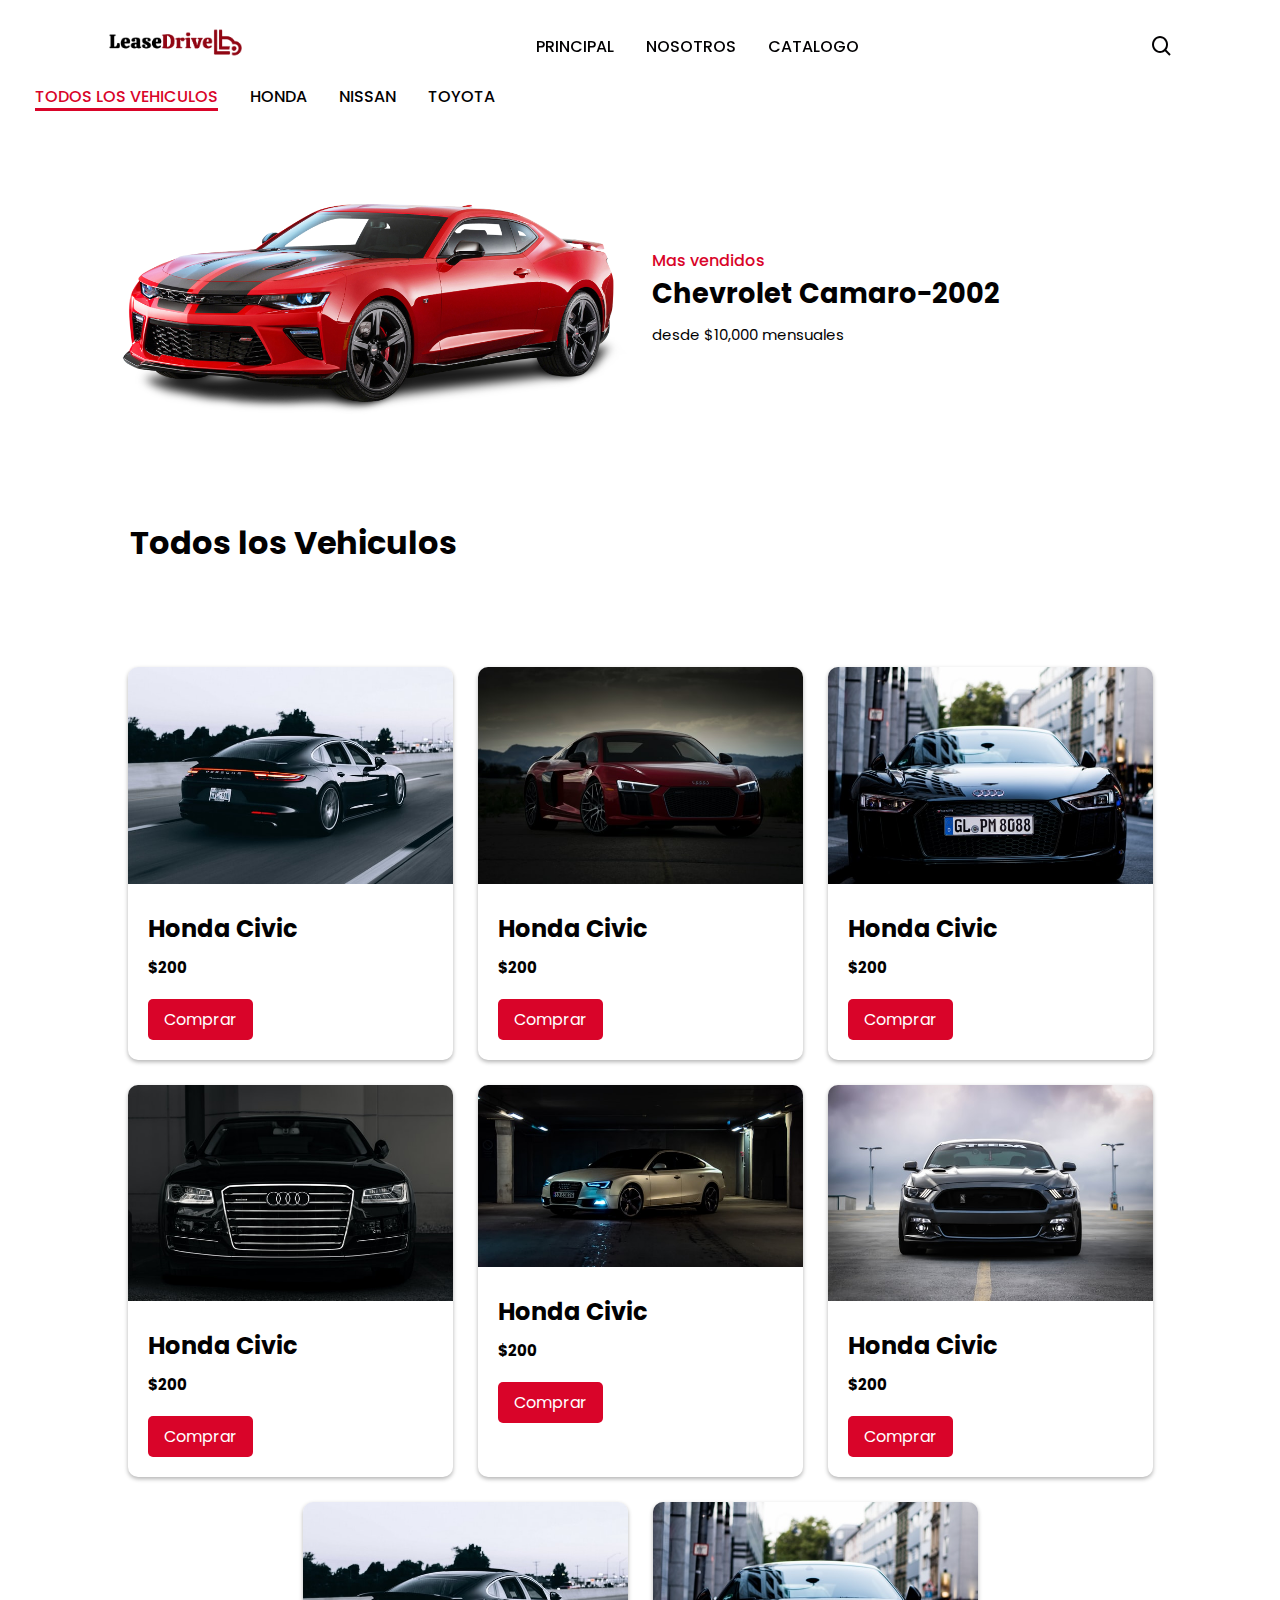
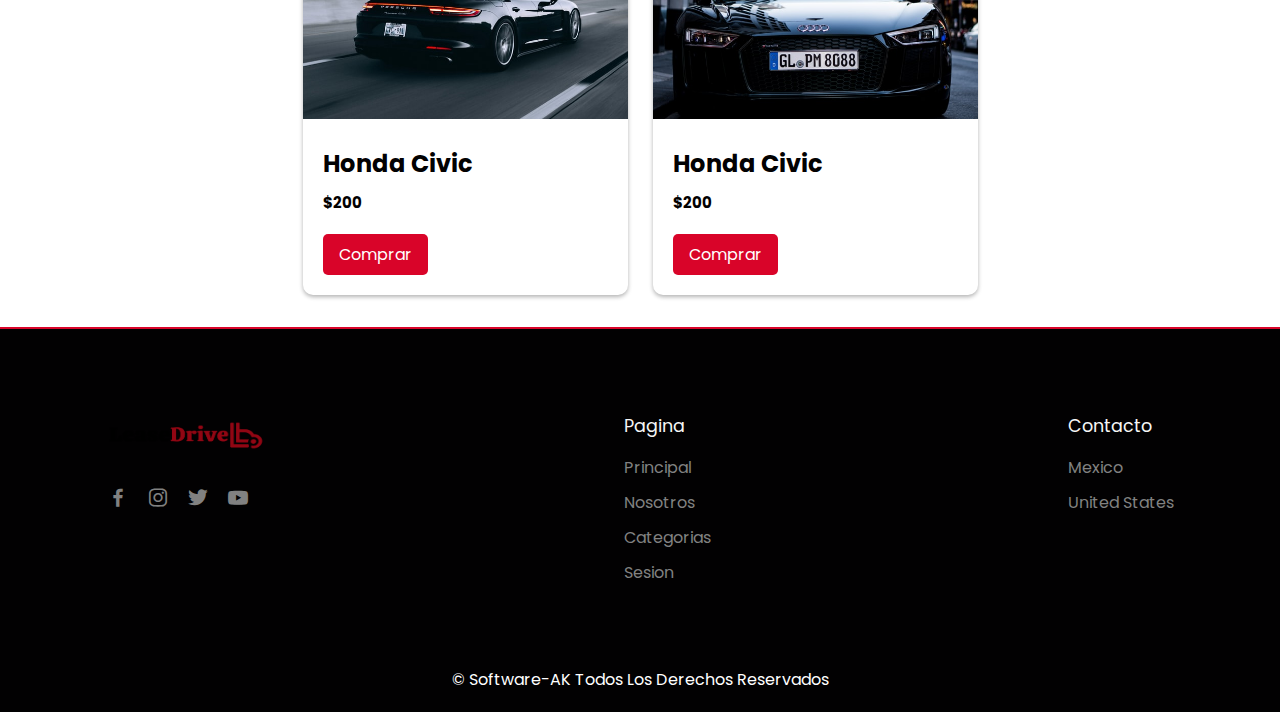
==== Catalago.html @ ec398d71 "financiamiento" ====
<!DOCTYPE html>
<html lang="en">
<head>
    <meta charset="UTF-8">
    <meta name="viewport" content="width=device-width, initial-scale=1.0">
    <link rel="stylesheet" href="/css/style.css">
    <link href='https://unpkg.com/boxicons@2.1.4/css/boxicons.min.css' rel='stylesheet'>
    <title>Catalogo</title>
</head>
<body>
    <header> 
        <div class="nav container">
            <i class='bx bx-menu' id="menu-icon"></i>
            <a href="#"class="logo"><img src="/img/IMAGOTIPO LeaseDrive.png" height="45" alt=""></a>
            <ul class="navbar">
                <li><a href="/index.html">Principal</a></li>
                <li><a href="/Nosotros.html">Nosotros</a></li>
                <li><a href="/Catalago.html">Catalogo</a></li>
            </ul>
            <i class='bx bx-search' id="search-icon"></i>
            <div class="search-box container">
                <input type="search" name="" id="" placeholder="Buscar">
            </div>
        </div>
    </header>
    <section>
        <div class="categories-container">
            <ul class="categories">
                <li><a href="/carrito.html" class="active">Todos los Vehiculos</a></li>
                <li><a href="/Autos/Honda.html">Honda</a></li>
                <li><a href="/Autos/Nissan.html">Nissan</a></li>
                <li><a href="/Autos/Toyota.html">Toyota</a></li>
            </ul>
        </div>
    </section>
    <section class="about container" id="about">
        <div class="about-img">
            <img src="img/image.png" alt="">
        </div>
        <div class="about-text">
            <span>Mas vendidos</span>
            <h2>Chevrolet Camaro-2002</h2>
            <p>desde $10,000 mensuales</p>
        </div>
    </section>
    <section>
        <h1 class="home-text">Todos los Vehiculos</h1>
        <div class="card-container">
            <div class="card">
                <img src="/img/car1.jpg" alt="">
                <div class="card-content">
                    <h1>Honda Civic</h1>
                    <h2>$200</h2>
                    <a href="" class="card-button">Comprar</a>
                </div>
            </div>
            <div class="card">
                <img src="/img/car2.jpg" alt="">
                <div class="card-content">
                    <h1>Honda Civic</h1>
                    <h2>$200</h2>
                    <a href="" class="card-button"> Comprar</a>
                </div>
            </div>
            <div class="card">
                <img src="/img/car3.jpg" alt="">
                <div class="card-content">
                    <h1>Honda Civic</h1>
                    <h2>$200</h2>
                    <a href="" class="card-button"> Comprar</a>
                </div>
            </div>
            <div class="card">
                <img src="/img/car4.jpg" alt="">
                <div class="card-content">
                    <h1>Honda Civic</h1>
                    <h2>$200</h2>
                    <a href="" class="card-button"> Comprar</a>
                </div>
            </div>
            <div class="card">
                <img src="/img/car5.jpg" alt="">
                <div class="card-content">
                    <h1>Honda Civic</h1>
                    <h2>$200</h2>
                    <a href="" class="card-button"> Comprar</a>
                </div>
            </div>
            <div class="card">
                <img src="/img/car6.jpg" alt="">
                <div class="card-content">
                    <h1>Honda Civic</h1>
                    <h2>$200</h2>
                    <a href="" class="card-button"> Comprar</a>
                </div>
            </div>
            <div class="card">
                <img src="/img/car1.jpg" alt="">
                <div class="card-content">
                    <h1>Honda Civic</h1>
                    <h2>$200</h2>
                    <a href="" class="card-button"> Comprar</a>
                </div>
            </div>
            <div class="card">
                <img 
                src="/img/car3.jpg" 
                alt=""
                >
                <div class="card-content">
                    <h1>Honda Civic</h1>
                    <h2>$200</h2>
                    <a href="" class="card-button"> Comprar</a>
                </div>
            </div>
            <!-- Repite estas estructuras para el resto de tus tarjetas -->
        </div>
    </section>
    <section class="footer">
        <div class="footer-container container">
            <div class="footer-box">
                <a href="/index.html"class="logo"><img src="/img/IMAGOTIPO LeaseDrive.png" height="45" alt=""></a>
                <div class="social">
                    <a href="#"><i class='bx bxl-facebook'></i></a>
                    <a href="#"><i class='bx bxl-instagram'></i></a>
                    <a href="#"><i class='bx bxl-twitter'></i></a>
                    <a href="#"><i class='bx bxl-youtube'></i></a>
                </div>
            </div>
            <div class="footer-box">
                <h3>Pagina</h3>
                <a href="#">Principal</a>
                <a href="#">Nosotros</a>
                <a href="#">Categorias</a>
                <a href="#">Sesion</a>
            </div>
            <div class="footer-box">
                <h3>Contacto</h3>
                <p>Mexico</p>
                <p>United States</p>
            </div>
        </div>
    </section>
    <!-- Copyright -->
    <div class="copyright">
        <p>&#169; Software-AK Todos Los Derechos Reservados</p>
    </div>
    <script src="/js/main.js"></script>
</body>
</html>
---- css/style.css ----
@import url('https://fonts.googleapis.com/css2?family=Poppins:wght@300;400;600;700&display=swap');

*{
    font-family: "Poppins", sans-serif;
    margin: 0;
    padding: 0;
    scroll-padding-top: 1rem;
    scroll-behavior: smooth;
    list-style: none;
    text-decoration: none;
    box-sizing: border-box;
}


/* variables*/
:root {
--main-color: #d90429;
--text-color: #020102;
--bg-color:#fff ;
--black:#130f40;
--border:#.1rem solid rgba(0,0,0,.1);
--box-shadow: 0 .5rem 1rem rgba(0,0,0,0,.1);

}
/* barrita negra*/
html::-webkit-scrollbar{
    width: 0.5rem;
    background: transparent;
    
}
html::-webkit-scrollbar-thumb{
    border-radius: 5rem;
    background: var(--text-color);
}

section{
    padding: 4rem 0 2rem;
}
img{
    width: 100%;
}
body{
    color: var(--text-color);
}
.container{
    max-width: 1068px;
    margin-left: auto;
    margin-right: auto;
}
header{
    display: block;
    width: 100%;
    position: fixed;
    top: 0;
    left: 0;
    z-index: 100;
}
header.shadow{
    background: var(--bg-color);
    box-shadow: 2px 4px 20px rgb(15 54 55/10%);
    transition: 0.5s ease;
}
header.shadow #search-icon{
    color: var(--text-color);
}
.nav{
    display: flex;
    align-items: center;
    justify-content: space-between;
    padding: 20px 35px;
}
#menu-icon{
    font-size: 24px;
    cursor: pointer;
    color: var(--text-color);
    display: none;
}
.submenu {
    position: relative;
}


.vacio {
    padding: 10px;
    background-color: crimson;
    text-align: center;
    border-radius: 10px;
    color: white;
}
.logo{
font-size: 1.2rem;
font-weight: 700;
color: var(--text-color);

}

.logo span{
    color: var(--main-color);
}
.navbar{
    display: flex;
    column-gap: 2rem;
}
.navbar a{
    color: var(--text-color);
    font-size: 1rem;
    text-transform: uppercase;
    font-weight: 500;
}
.navbar a:hover,
.navbar .active {
    color: var(--main-color);
    border-bottom: 3px solid var(--main-color);
}
#search-icon{
    font-size: 24px;
    cursor: pointer;
   
}
.search-box{
    position: absolute;
    top: 110%;
    right: 0;
    left: 0;
    background: var(--bg-color);
    box-shadow: 4px 4px 20px rgb(15 54 55/10%);
    border: 1px solid var(--main-color) ;
    border-radius: 0.5rem;
    clip-path: circle(0% at 100% 0%);
}
.search-box.active{
clip-path: circle(144% at 100% 0%);
transition: 0.4s;
}

.search-box input{
    width: 100%;
    padding: 20px;
    border: none;
    outline: none;
    background: transparent;
    font-size: 1rem;
}
/*submenu*/
.categories{
    display: flex;
    column-gap: 2rem;
}
.categories a{
    color: var(--text-color);
    font-size: 1rem;
    text-transform: uppercase;
    font-weight: 500;
}
.categories a:hover,
.categories .active {
    color: var(--main-color);
    border-bottom: 3px solid var(--main-color);
}
.home{
    max-width:initial;
    margin: auto;
    width: 100%;
    min-height: 640px;
    display: flex;
    align-items: center;
    background: url(../img/background.png);
    background-repeat: no-repeat;
    background-size: cover;
    background-position: center left;


}
.home-text{
    padding-left: 130px;
}
.home-text h1{
    font-size: 2.4rem;
}
.home-text span{
    color: var(--main-color);
}
.home-text p{
font-size: 0.938rem;
font-weight: 300;
margin: 0.5rem 0 1.2rem;
}
.btn{
    padding: 10px 22px;
    background: var(--main-color);
    color: var(--bg-color);
    font-weight: 400;
}
.btn:hover{
    background: #fd052f;
}
.heading{
    text-align: center;
}

.heading span{
    font-weight: 500;
    color: var(--main-color);
}
.heading p{
    font-size: 0.938rem;
    font-weight: 300;
}
.cars-container {
    display: flex;
    flex-wrap: wrap;
    gap: 2rem;
    margin-top: 2rem;
}

.cars-container .box{
    flex: 1 1 17rem;
   position: relative;
   height: 200px;
   border-radius: 0.5rem;
   overflow:hidden;
}
.cars-container .box img{
width: 100%;
height: 100%;
object-fit: cover;
overflow: hidden;

}
.cars-container .box img:hover{
    transform: scale(1.2);
    transition: 0.5;
}
.cars-container .box h2{
    position: absolute;
    bottom: 1rem;
    left: 1rem;
    font-weight: 400;
    font-size: 1rem;
    background: var(--bg-color);
    padding: 8px;
    border-radius: 0.5rem;
}
.cars-container .box:hover h2{
    background: var(--main-color);
    color: var(--bg-color);
}
.about{
    display: flex;
    flex-wrap: wrap;
    align-items: center;
    gap: 1.5rem;
}
.about-img{
    flex: 1 1 21rem;
}
.about-text{
    flex: 1 1 21rem;
}
.about-text span{
    font-weight: 500;
    color: var(--main-color);
}
.about-text h2{
    font-size: 1.7rem;
}
.about-text p{
    font-size: 0.938rem;
    margin: 0.5rem 0 1.4rem;
}
.blog-container {
    display: flex;
    flex-wrap: wrap;
    gap: 2rem;
    margin-top: 2rem;
}

.blog-container .box{
    flex: 1 1 13rem;
    padding: 20px;
}
.blog-container .box:hover{
    background: #f6f6f6;
}
.blog-container .box span{
    font-size: 0.8rem;
    color: var(--main-color);
}
.blog-container h3{
    font-size: 1.2rem;
}
.blog-container .box p{
    font-size: 0.938rem;
    margin: 4px 0;
}
.blog-container .box .blog-btn{
    display: flex;
    align-items: center;
    column-gap: 4px;
    color: var(--text-color);
}
.blog-container .box .blog-btn .bx{
    font-size: 20px;
}
.blog-container .box .blog-btn:hover{
    color: var(--main-color);
    column-gap: 0.7rem;
    transition: 0.4s;
}
.footer {
    background: var(--text-color);
    color: #f6f6f6;
    border-top: 2px solid var(--main-color);
}
.footer-container{
    display: flex;
    justify-content: space-between;
    gap: 1rem;
}
.footer-container .logo{
    color: var(--bg-color);
    margin-bottom: 1rem;
}
.footer-container .footer-box{
    display: flex;
    flex-direction: column;
}
.social{
    display: flex;
    align-items: center;
}
.social a{
    font-size: 24px;
    color: var(--bg-color);
    margin-right: 1rem;
}
.social a:hover{
    color: var(--main-color);
}
.footer-box h3{
    font-size: 1.1rem;
    font-weight: 400;
    margin-bottom: 1rem;
}
.footer-box a,
.footer-box p{
    color: #818181;
    margin-bottom: 10px;
}
.footer-box a:hover{
    color: var(--main-color);
}
.copyright{
    padding: 20px;
    text-align: center;
    color: var(--bg-color);
    background: var(--text-color);
}
/*Banner*/
.Banner{
    position: absolute;
    top: 50%;
    left: 50%;
    transform: translate(-50%, -50%);
    width: 1000px;
    height: 600px;
    background: #f5f5f5;
    box-shadow: 0 30px 50 px #dbdbdb;
}
.Banner .slide .item{
    width: 200px;
    height: 300px;
    position: absolute;
    top: 50%;
    transform: translate( 0, -50%);
    border-radius: 20px;
    box-shadow: 0 30px 50 px #505050;
    background-position: 50% 50%;
    background-size: cover;
    display: inline-block;
    transition: 0.5s;
}
.slide .item:nth-child(1),
.slide .item:nth-child(2){
    top: 0;
    left: 0;
    transform: translate(0,0);
    border-radius: 0;
    width: 100%;
    height: 100%;
}
.slide .item:nth-child(3){
    left: 50%;
}
.slide .item:nth-child(4){
    left: calc(50% + 220px);
}


/*Modal*/
.box{
    text-align: center;
}
.button{
    font-size: 1em;
    padding: 15px 35px;
    color: #fff;
    text-decoration: none;
    cursor: pointer;
    transition: all 0.3s ease-out;
    background: #f85151;
    border-radius: 50px;
}
.overlay{
    position: fixed;
    top: 0;
    bottom: 0;
    left: 0;
    right: 0;
    background: rgba(0, 0, 0, 0.8);
    transition: opacity 500ms;
    visibility: hidden;
    opacity: 0;
}
.overlay:target{
    visibility: visible;
    opacity: 1;
}
.wrapper{
    margin: 70px auto;
    padding: 20px;
    background: #e7e7e7;
    border-radius: 5px;
    width: 30%;
    position: relative;
    transition: all 5s ease-in-out;
}
.wrapper .close{
    position: absolute;
    top: 20px;
    right: 30px;
    transition: all 200ms;
    font-size: 30px;
    font-weight: bold;
    text-decoration: none;
    color: #333;
}
.wrapper .content{
    max-height: 30%;
    overflow: auto;
}

.container{
    border-radius: 5px;
    padding: 20px 0;
}
form label{
    text-transform: uppercase;
    font-weight: 500;
    letter-spacing: 3px;
}
input[type=text], textarea{
    width: 100%;
    padding: 12px;
    border: 1px solid #ccc;
    border-radius: 5px;
    box-sizing: border-box;
    margin-top: 6px;
    margin-bottom: 16px;
    resize: vertical;
}
input[type="submit"]{
    background-color: #f85151;
    ;
    color: #fff;
    padding: 15px 50px;
    border: none;
    border-radius: 50px;
    cursor: pointer;
    font-size: 15px;
    text-transform: uppercase;
    letter-spacing: 3px;
}
/*Popular*/
.slider-container {
    width: 100%;
    overflow: hidden;
    position: relative;
    height: 400px; /* Ajusta la altura según sea necesario */
}

.slider {
    display: flex;
    transition: transform 0.5s ease-in-out;
}

.slider img {
    width: 100%;
    height: auto;
}

/*Categorias*/
.hading{
    text-align: center;
    padding-bottom: 2rem;
    font-size: 4.5rem ;
    color: #000000;
}
.contact h1{
   
    padding-top: 5rem;
}
.contact .row{
    display: flex;
    flex-wrap: wrap;
    gap: 1.5rem;
}
.contact .row .map{
    flex: 1 1 42rem;
    width: 100%;
    padding:2rem;
    
    border-radius: .5rem;
    
}
.contact .row form{
    flex: 1 1 42rem;
    padding:2rem;
    
    border-radius: .5rem;
    box-shadow: var(--box-shadow);
}
.contact .row form .box{
    margin: .7rem 0;
    width: 100%;
    padding: 1rem;
    font-size: 1.6rem;
    text-transform: none;
    border-radius: .5rem;
    text-align: center;
}
.contact .row form h3 {
    font-size: 3rem;
    text-align: center;
    color: #000000;
}
.contact .row form textarea{
    height: 15rem;
    resize: none;
}

/*Categorias*/
.contenido{
    max-width: 1250px;
    width: 100%;
    margin: 40px auto;
    display: flex;
    
}
.mostrador{
    width: 100%;
    transition: .5s ease;
}
.mostrador .fila{
    width: 100%;
    display: flex;
    margin-bottom: 40px;
    display: flex;
    justify-content: center;
    gap: 10px;
    margin-top: 100px
}

.mostrador .fila .item{
    max-width: 325px;
    height: 250px;
    border: 0px solid red; 
    text-align: center;
    margin: 0 10px;
    cursor: pointer;
    border-radius: 10px;
    box-shadow: 0px 2px 4px rgba(0, 0, 0, 0.3);
    overflow: hidden;
    transition: transform 0.6s ease;
    
}
.mostrador .fila .item:hover{
    background-color: #e6e6e6;
}
.mostrador .fila .item img{
    width: 100%;
    height: auto;
    object-fit: cover;
}
.mostrador .fila .item .descripcion{
    color: #707070;
    font-weight: bold;
}
.mostrador .fila .item .precio{
    color: #f85151;
    font-weight: bold;
    font-size: 20px;
}
.seleccion{
    transition: .5s ease;
    opacity: 0;
    width: 0%;
    border-radius: 10px;
    border: 1px solid #ccc;
    position: relative;
    display: flex;
    flex-direction: column;
    justify-content: center;
    overflow: hidden;
}
.cerrar{
    position: absolute;
    right: 0;
    top: 20px;
    right: 20px;
    cursor: pointer;
}

.info{
    padding: 20px;
}
.info img{
    display: block;
    margin: 30px auto;
    width: 80%;
}
.info h2{
    color: #707070;
    margin-bottom: 10px;
}
.info p{
    font-size: 14px;
    color: #707070;
    margin-bottom: 10px;
}
.info .precio{
    font-size: 30px;
    font-weight: bold;
    color: #f85151;
    margin-bottom: 10px;
    display: block;
}
.info .fila{
    display: flex;
    align-items: flex-end;
}
.info .fila label{
    display: block;
    margin-bottom: 10px;
}
.info .fila select{
    width: 100px;
    font-size: 18px;
    padding: 6px;
    margin-right: 30px;
}
.info .fila button{
    height: 40px;
    border: none;
    padding: 0 10px;
    color: #fff;
    background-color: #f85151;
}
/*catalago*/
.card-container{
    display: flex;
    justify-content: center;
    flex-wrap: wrap;
    gap: 25px;
    margin-top: 100px;
}

.card{
    width: 325px;
    background-color: #fff;
    border-radius: 10px;
    box-shadow: 0px 2px 4px rgba(0, 0, 0, 0.3);
    overflow: hidden;
    transition: transform 0.6s ease;
}
.card:hover{
   transform: translateY(-20px);
}
.card img{
    width: 100%;
    height: auto;
    object-fit: cover;
}
.card-content{
    padding: 20px;
    
}
.card-content h1{
    font-size: 24px;
    margin-bottom: 10px;
}
.card-content h2{
    font-size: 15px;
    margin-bottom: 20px;
}
.card-button {
    display: inline-block;
    background-color: var(--main-color);  
    color: #fff;
    text-decoration: none;
    border-radius: 5px;
    padding: 8px 16px;
}
.categories-container{
    display: flex;
    align-items: center;
    justify-content: space-between;
    padding: 20px 35px;
}

/*Responsiva*/
@media (max-width: 1080px){
    .container{
        margin-left: 1rem;
        margin-right: 1rem;
    }
}
@media(max-width: 991px){
    .nav{
        padding: 15px 20px;
    }
    section{
        padding: 3rem 0 1rem;
    }
    .home-text{
        padding-left: 2rem;
    }
    .home-text h1{
        font-size: 2.1rem;
    }

}
@media(max-width:920px){
    #search-icon{
        color: var(--text-color);
    }

}
@media(max-width:768px){
    .search-box input {
        padding: 15px;
    }
    .nav{
        padding: 10px 0;
    }
    .hading{
        font-size: 3rem;
    }

#menu-icon{
    display: initial;
}

.navbar{
    position: absolute;
    top: 100%;
    right: 0;
    left: 0;
    display: flex;
    flex-direction: column;
    background: var(--bg-color);
    row-gap: 0.5rem;
    text-align: center;
    box-shadow: 4px 4px 20px rgb(15 54 55 / 20%);
    clip-path: circle(0% at 0% 0%);
    transition: 0.6s;
}
.navbar a{
    display: block;
    padding: 15px;
}
.navbar a:hover,
.navbar .active{
    border-bottom: none;
    background: none;
    background: var(--main-color);
    color: var(--bg-color);
}   
.navbar .active{
    clip-path: circle(144% at 0% 0%);
}

}
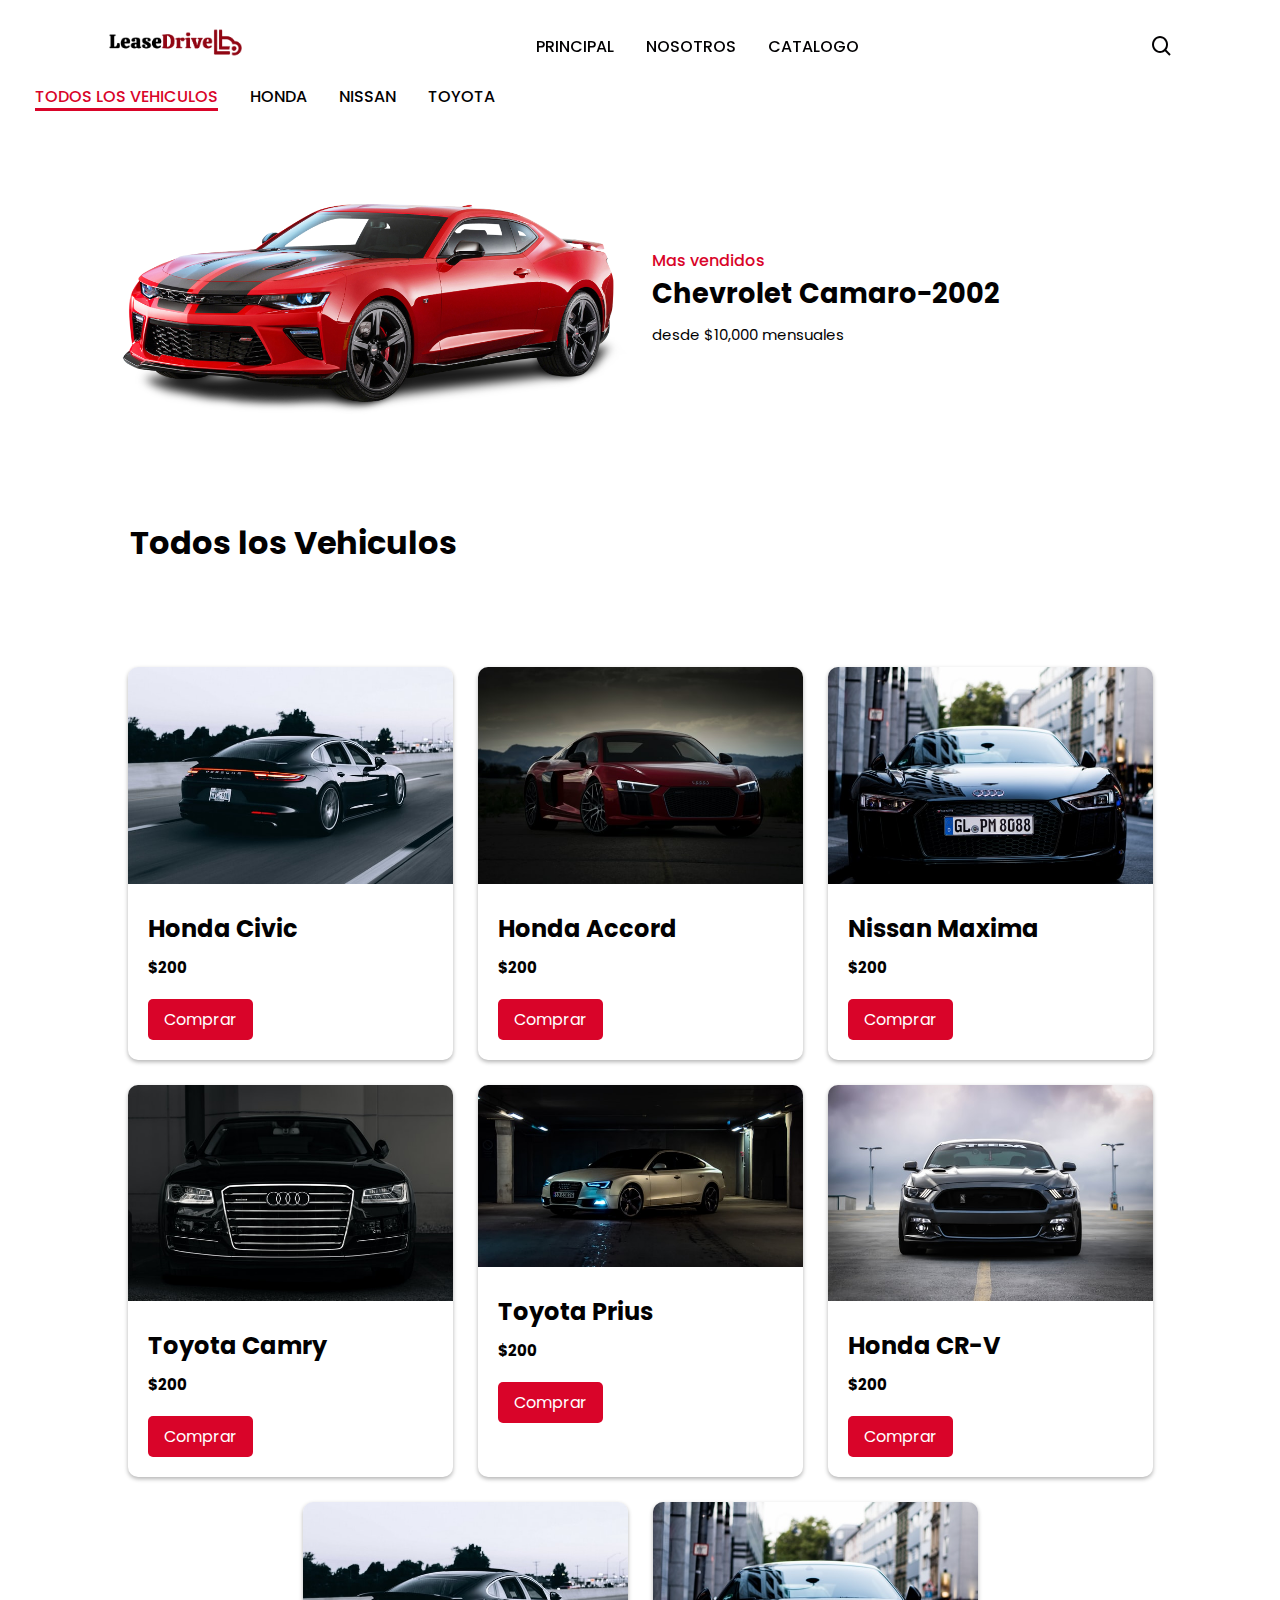
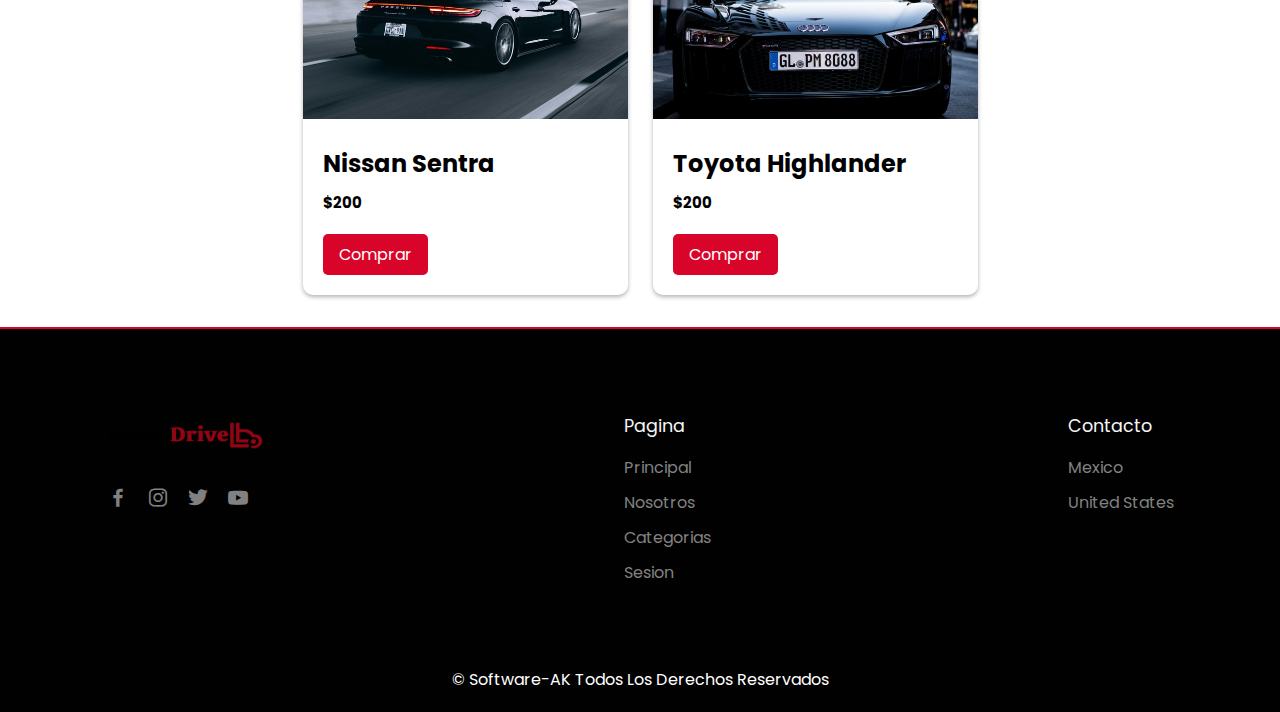
==== commit f22d9cf6: "model" ====
--- a/Catalago.html
+++ b/Catalago.html
@@ -57,7 +57,7 @@
             <div class="card">
                 <img src="/img/car2.jpg" alt="">
                 <div class="card-content">
-                    <h1>Honda Civic</h1>
+                    <h1>Honda Accord</h1>
                     <h2>$200</h2>
                     <a href="" class="card-button"> Comprar</a>
                 </div>
@@ -65,7 +65,7 @@
             <div class="card">
                 <img src="/img/car3.jpg" alt="">
                 <div class="card-content">
-                    <h1>Honda Civic</h1>
+                    <h1>Nissan Maxima</h1>
                     <h2>$200</h2>
                     <a href="" class="card-button"> Comprar</a>
                 </div>
@@ -73,7 +73,7 @@
             <div class="card">
                 <img src="/img/car4.jpg" alt="">
                 <div class="card-content">
-                    <h1>Honda Civic</h1>
+                    <h1>Toyota Camry</h1>
                     <h2>$200</h2>
                     <a href="" class="card-button"> Comprar</a>
                 </div>
@@ -81,7 +81,7 @@
             <div class="card">
                 <img src="/img/car5.jpg" alt="">
                 <div class="card-content">
-                    <h1>Honda Civic</h1>
+                    <h1>Toyota Prius</h1>
                     <h2>$200</h2>
                     <a href="" class="card-button"> Comprar</a>
                 </div>
@@ -89,7 +89,7 @@
             <div class="card">
                 <img src="/img/car6.jpg" alt="">
                 <div class="card-content">
-                    <h1>Honda Civic</h1>
+                    <h1>Honda CR-V</h1>
                     <h2>$200</h2>
                     <a href="" class="card-button"> Comprar</a>
                 </div>
@@ -97,7 +97,7 @@
             <div class="card">
                 <img src="/img/car1.jpg" alt="">
                 <div class="card-content">
-                    <h1>Honda Civic</h1>
+                    <h1>Nissan Sentra</h1>
                     <h2>$200</h2>
                     <a href="" class="card-button"> Comprar</a>
                 </div>
@@ -108,7 +108,7 @@
                 alt=""
                 >
                 <div class="card-content">
-                    <h1>Honda Civic</h1>
+                    <h1>Toyota Highlander</h1>
                     <h2>$200</h2>
                     <a href="" class="card-button"> Comprar</a>
                 </div>
